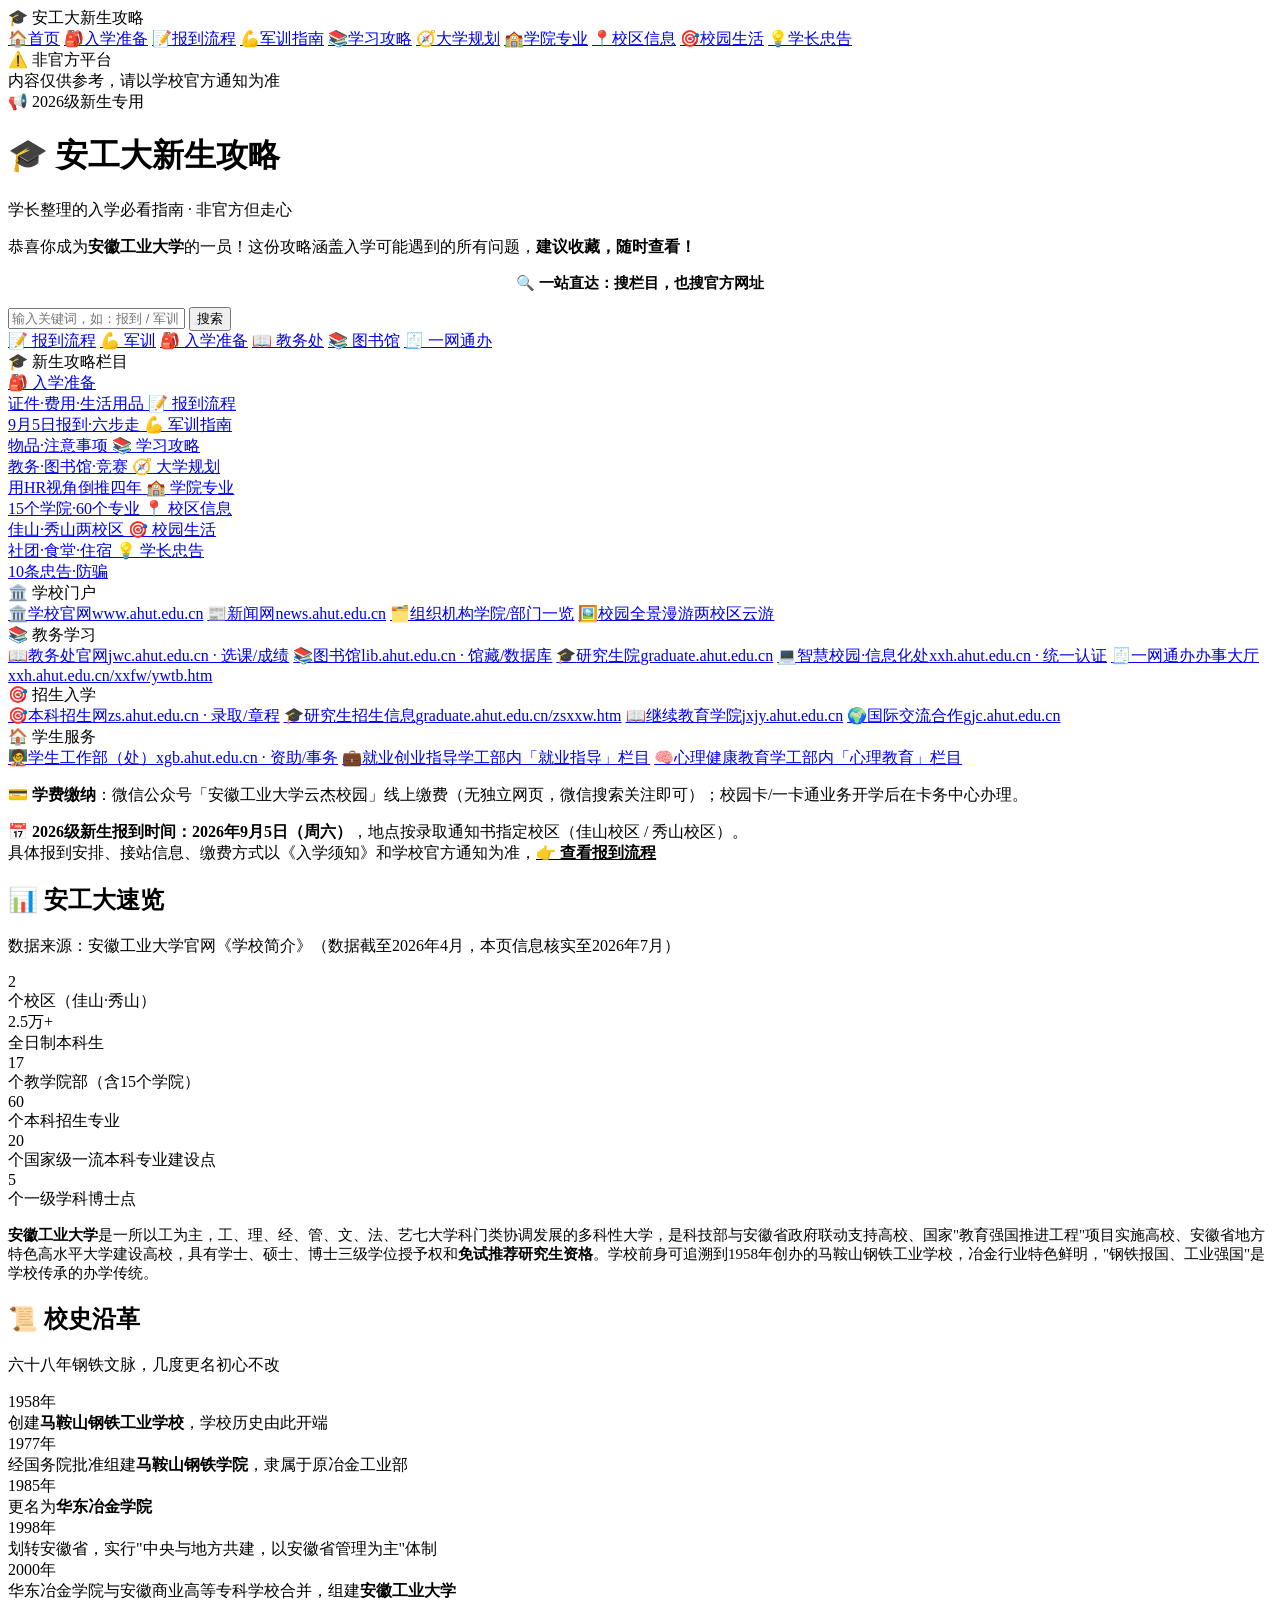
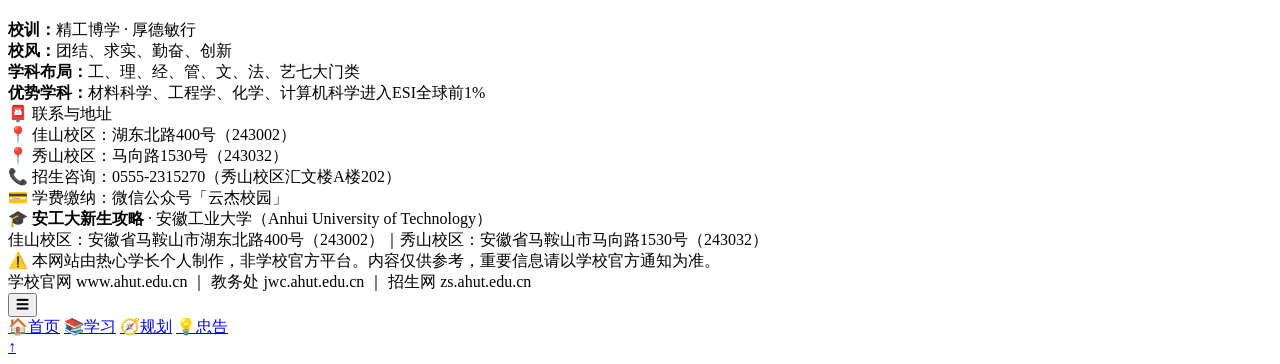
==== index.html @ 43bffddd "deploy index.html" ====
<!DOCTYPE html>
<html lang="zh-CN">
<head>
 <meta charset="UTF-8">
 <meta name="viewport" content="width=device-width, initial-scale=1.0">
 <title>🎓 安工大新生攻略 | 安徽工业大学入学必看指南</title>
 <meta name="description" content="安徽工业大学新生攻略 - 学长整理的入学必看指南，涵盖报到、军训、学习、规划、生活全攻略，内容基于学校官方公开信息，非官方但走心">
 <meta name="theme-color" content="#0f4c81">
 <link rel="stylesheet" href="css/style.css">
</head>
<body>

<!-- ================= 左侧目录 ================= -->
<nav class="sidebar-nav" id="sidebar-nav" aria-label="目录导航">
 <div class="sidebar-logo">
 <span class="logo-icon">🎓</span>
 <span class="logo-text">安工大新生攻略</span>
 </div>
 <a class='' href='index.html'><span class="nav-icon">🏠</span><span>首页</span></a>
 <a class='' href='prepare.html'><span class="nav-icon">🎒</span><span>入学准备</span></a>
 <a class='' href='report.html'><span class="nav-icon">📝</span><span>报到流程</span></a>
 <a class='' href='military.html'><span class="nav-icon">💪</span><span>军训指南</span></a>
 <a class='' href='study.html'><span class="nav-icon">📚</span><span>学习攻略</span></a>
 <a class='' href='plan.html'><span class="nav-icon">🧭</span><span>大学规划</span></a>
 <a class='' href='colleges.html'><span class="nav-icon">🏫</span><span>学院专业</span></a>
 <a class='' href='campus.html'><span class="nav-icon">📍</span><span>校区信息</span></a>
 <a class='' href='clubs.html'><span class="nav-icon">🎯</span><span>校园生活</span></a>
 <a class='' href='tips.html'><span class="nav-icon">💡</span><span>学长忠告</span></a>
 <div class="sidebar-foot">⚠️ 非官方平台<br>内容仅供参考，请以学校官方通知为准</div>
</nav>
<div class="sidebar-mask" id="sidebar-mask"></div>

<div class="main">

<!-- ================= Hero ================= -->
<header class="hero">
 <span class="badge">📢 2026级新生专用</span>
 <h1>🎓 安工大新生攻略</h1>
 <p class="sub">学长整理的入学必看指南 · 非官方但走心</p>
 <p class="tag">恭喜你成为<b>安徽工业大学</b>的一员！这份攻略涵盖入学可能遇到的所有问题，<b>建议收藏，随时查看！</b></p>
</header>

<div class="wrap">

 <!-- 站内搜索 -->
 <section class="block">
 <div style="text-align:center;font-size:15px;font-weight:700;color:var(--blue-dark);margin-bottom:14px;">🔍 一站直达：搜栏目，也搜官方网址</div>
 <div class="search-wrap">
 <div class="search-box">
 <input type="text" id="nav-search" placeholder="输入关键词，如：报到 / 军训 / 教务处 / 图书馆 / 一网通办…" autocomplete="off" aria-label="站内搜索">
 <button type="button" id="nav-search-btn">搜索</button>
 </div>
 <div class="search-results" id="nav-results"></div>
 </div>
 <div class="hot-tags">
 <a href="report.html">📝 报到流程</a>
 <a href="military.html">💪 军训</a>
 <a href="prepare.html">🎒 入学准备</a>
 <a href="https://jwc.ahut.edu.cn/" target="_blank" rel="noopener">📖 教务处</a>
 <a href="https://lib.ahut.edu.cn/" target="_blank" rel="noopener">📚 图书馆</a>
 <a href="https://xxh.ahut.edu.cn/xxfw/ywtb.htm" target="_blank" rel="noopener">🧾 一网通办</a>
 </div>
 </section>

 <!-- 新生攻略栏目 -->
 <section class="block">
 <div class="nav-section-title"><span class="bar"></span>🎓 新生攻略栏目</div>
 <div class="menu-grid">
 <a class='menu-item' href='prepare.html'>
 <span class="menu-icon">🎒</span>
 <span><span class="menu-label">入学准备</span><br><span class="menu-desc">证件·费用·生活用品</span></span>
 </a>
 <a class='menu-item' href='report.html'>
 <span class="menu-icon">📝</span>
 <span><span class="menu-label">报到流程</span><br><span class="menu-desc">9月5日报到·六步走</span></span>
 </a>
 <a class='menu-item' href='military.html'>
 <span class="menu-icon">💪</span>
 <span><span class="menu-label">军训指南</span><br><span class="menu-desc">物品·注意事项</span></span>
 </a>
 <a class='menu-item' href='study.html'>
 <span class="menu-icon">📚</span>
 <span><span class="menu-label">学习攻略</span><br><span class="menu-desc">教务·图书馆·竞赛</span></span>
 </a>
 <a class='menu-item' href='plan.html'>
 <span class="menu-icon">🧭</span>
 <span><span class="menu-label">大学规划</span><br><span class="menu-desc">用HR视角倒推四年</span></span>
 </a>
 <a class='menu-item' href='colleges.html'>
 <span class="menu-icon">🏫</span>
 <span><span class="menu-label">学院专业</span><br><span class="menu-desc">15个学院·60个专业</span></span>
 </a>
 <a class='menu-item' href='campus.html'>
 <span class="menu-icon">📍</span>
 <span><span class="menu-label">校区信息</span><br><span class="menu-desc">佳山·秀山两校区</span></span>
 </a>
 <a class='menu-item' href='clubs.html'>
 <span class="menu-icon">🎯</span>
 <span><span class="menu-label">校园生活</span><br><span class="menu-desc">社团·食堂·住宿</span></span>
 </a>
 <a class='menu-item' href='tips.html'>
 <span class="menu-icon">💡</span>
 <span><span class="menu-label">学长忠告</span><br><span class="menu-desc">10条忠告·防骗</span></span>
 </a>
 </div>
 </section>

 <!-- 官方网址导航 -->
 <section class="block">
 <div class="nav-section-title"><span class="bar"></span>🏛️ 学校门户</div>
 <div class="nav-grid">
 <a class="nav-site" href="https://www.ahut.edu.cn/" target="_blank" rel="noopener"><span class="ico">🏛️</span><span><span class="t">学校官网</span><span class="d">www.ahut.edu.cn</span></span></a>
 <a class="nav-site" href="https://news.ahut.edu.cn/" target="_blank" rel="noopener"><span class="ico">📰</span><span><span class="t">新闻网</span><span class="d">news.ahut.edu.cn</span></span></a>
 <a class="nav-site" href="https://www.ahut.edu.cn/zzjg.htm" target="_blank" rel="noopener"><span class="ico">🗂️</span><span><span class="t">组织机构</span><span class="d">学院/部门一览</span></span></a>
 <a class="nav-site" href="https://www.ahut.edu.cn/xxgk/xyqjmy.htm" target="_blank" rel="noopener"><span class="ico">🖼️</span><span><span class="t">校园全景漫游</span><span class="d">两校区云游</span></span></a>
 </div>
 </section>

 <section class="block">
 <div class="nav-section-title"><span class="bar"></span>📚 教务学习</div>
 <div class="nav-grid">
 <a class="nav-site" href="https://jwc.ahut.edu.cn/" target="_blank" rel="noopener"><span class="ico">📖</span><span><span class="t">教务处官网</span><span class="d">jwc.ahut.edu.cn · 选课/成绩</span></span></a>
 <a class="nav-site" href="https://lib.ahut.edu.cn/" target="_blank" rel="noopener"><span class="ico">📚</span><span><span class="t">图书馆</span><span class="d">lib.ahut.edu.cn · 馆藏/数据库</span></span></a>
 <a class="nav-site" href="https://graduate.ahut.edu.cn/" target="_blank" rel="noopener"><span class="ico">🎓</span><span><span class="t">研究生院</span><span class="d">graduate.ahut.edu.cn</span></span></a>
 <a class="nav-site" href="https://xxh.ahut.edu.cn/" target="_blank" rel="noopener"><span class="ico">💻</span><span><span class="t">智慧校园·信息化处</span><span class="d">xxh.ahut.edu.cn · 统一认证</span></span></a>
 <a class="nav-site" href="https://xxh.ahut.edu.cn/xxfw/ywtb.htm" target="_blank" rel="noopener"><span class="ico">🧾</span><span><span class="t">一网通办办事大厅</span><span class="d">xxh.ahut.edu.cn/xxfw/ywtb.htm</span></span></a>
 </div>
 </section>

 <section class="block">
 <div class="nav-section-title"><span class="bar"></span>🎯 招生入学</div>
 <div class="nav-grid">
 <a class="nav-site" href="https://zs.ahut.edu.cn/" target="_blank" rel="noopener"><span class="ico">🎯</span><span><span class="t">本科招生网</span><span class="d">zs.ahut.edu.cn · 录取/章程</span></span></a>
 <a class="nav-site" href="https://graduate.ahut.edu.cn/zsxxw.htm" target="_blank" rel="noopener"><span class="ico">🎓</span><span><span class="t">研究生招生信息</span><span class="d">graduate.ahut.edu.cn/zsxxw.htm</span></span></a>
 <a class="nav-site" href="https://jxjy.ahut.edu.cn/" target="_blank" rel="noopener"><span class="ico">📖</span><span><span class="t">继续教育学院</span><span class="d">jxjy.ahut.edu.cn</span></span></a>
 <a class="nav-site" href="https://gjc.ahut.edu.cn/" target="_blank" rel="noopener"><span class="ico">🌍</span><span><span class="t">国际交流合作</span><span class="d">gjc.ahut.edu.cn</span></span></a>
 </div>
 </section>

 <section class="block">
 <div class="nav-section-title"><span class="bar"></span>🏠 学生服务</div>
 <div class="nav-grid">
 <a class="nav-site" href="https://xgb.ahut.edu.cn/" target="_blank" rel="noopener"><span class="ico">🧑‍🏫</span><span><span class="t">学生工作部（处）</span><span class="d">xgb.ahut.edu.cn · 资助/事务</span></span></a>
 <a class="nav-site" href="https://xgb.ahut.edu.cn/" target="_blank" rel="noopener"><span class="ico">💼</span><span><span class="t">就业创业指导</span><span class="d">学工部内「就业指导」栏目</span></span></a>
 <a class="nav-site" href="https://xgb.ahut.edu.cn/" target="_blank" rel="noopener"><span class="ico">🧠</span><span><span class="t">心理健康教育</span><span class="d">学工部内「心理教育」栏目</span></span></a>
 </div>
 <p class="nav-note">💳 <b>学费缴纳</b>：微信公众号「安徽工业大学云杰校园」线上缴费（无独立网页，微信搜索关注即可）；校园卡/一卡通业务开学后在卡务中心办理。</p>
 </section>

 <!-- 报到提示 -->
 <section class="block">
 <div class="callout blue" style="margin:0;">
 📅 <b>2026级新生报到时间：2026年9月5日（周六）</b>，地点按录取通知书指定校区（佳山校区 / 秀山校区）。<br>
 具体报到安排、接站信息、缴费方式以《入学须知》和学校官方通知为准，<a href="report.html" style="color:var(--blue);font-weight:700;">👉 查看报到流程</a>
 </div>
 </section>

 <!-- 安工大速览 -->
 <section class="block" id="school">
 <h2>📊 安工大速览</h2>
 <p class="lead">数据来源：安徽工业大学官网《学校简介》（数据截至2026年4月，本页信息核实至2026年7月）</p>
 <div class="metrics">
 <div class="metric"><div class="num">2</div><div class="label">个校区（佳山·秀山）</div></div>
 <div class="metric"><div class="num">2.5万+</div><div class="label">全日制本科生</div></div>
 <div class="metric"><div class="num">17</div><div class="label">个教学院部（含15个学院）</div></div>
 <div class="metric"><div class="num">60</div><div class="label">个本科招生专业</div></div>
 <div class="metric"><div class="num">20</div><div class="label">个国家级一流本科专业建设点</div></div>
 <div class="metric"><div class="num">5</div><div class="label">个一级学科博士点</div></div>
 </div>
 <p style="margin-top:16px;font-size:15px;">
 <b>安徽工业大学</b>是一所以工为主，工、理、经、管、文、法、艺七大学科门类协调发展的多科性大学，是科技部与安徽省政府联动支持高校、国家"教育强国推进工程"项目实施高校、安徽省地方特色高水平大学建设高校，具有学士、硕士、博士三级学位授予权和<b>免试推荐研究生资格</b>。学校前身可追溯到1958年创办的马鞍山钢铁工业学校，冶金行业特色鲜明，"钢铁报国、工业强国"是学校传承的办学传统。
 </p>
 </section>

 <!-- 校史 -->
 <section class="block" id="history">
 <h2>📜 校史沿革</h2>
 <p class="lead">六十八年钢铁文脉，几度更名初心不改</p>
 <div class="timeline">
 <div class="tl-item"><div class="year">1958年</div><div class="txt">创建<b>马鞍山钢铁工业学校</b>，学校历史由此开端</div></div>
 <div class="tl-item"><div class="year">1977年</div><div class="txt">经国务院批准组建<b>马鞍山钢铁学院</b>，隶属于原冶金工业部</div></div>
 <div class="tl-item"><div class="year">1985年</div><div class="txt">更名为<b>华东冶金学院</b></div></div>
 <div class="tl-item"><div class="year">1998年</div><div class="txt">划转安徽省，实行"中央与地方共建，以安徽省管理为主"体制</div></div>
 <div class="tl-item"><div class="year">2000年</div><div class="txt">华东冶金学院与安徽商业高等专科学校合并，组建<b>安徽工业大学</b></div></div>
 </div>
 <div class="grid2" style="margin-top:18px;">
 <div class="item"><b>校训：</b>精工博学 · 厚德敏行</div>
 <div class="item"><b>校风：</b>团结、求实、勤奋、创新</div>
 <div class="item"><b>学科布局：</b>工、理、经、管、文、法、艺七大门类</div>
 <div class="item"><b>优势学科：</b>材料科学、工程学、化学、计算机科学进入ESI全球前1%</div>
 </div>
 </section>

 <!-- 联系与地址 -->
 <section class="block">
 <div class="nav-section-title"><span class="bar"></span>📮 联系与地址</div>
 <div class="school-info-banner">
 <div class="school-info-card">
 <span class="info-icon">📍</span>
 <span>佳山校区：<span class="info-highlight">湖东北路400号</span>（243002）</span>
 </div>
 <div class="school-info-card">
 <span class="info-icon">📍</span>
 <span>秀山校区：<span class="info-highlight">马向路1530号</span>（243032）</span>
 </div>
 <div class="school-info-card">
 <span class="info-icon">📞</span>
 <span>招生咨询：<span class="info-highlight">0555-2315270</span>（秀山校区汇文楼A楼202）</span>
 </div>
 <div class="school-info-card">
 <span class="info-icon">💳</span>
 <span>学费缴纳：<span class="info-highlight">微信公众号「云杰校园」</span></span>
 </div>
 </div>
 </section>

 <script>
 (function(){
 var SITES = [
 {k:'首页 攻略 入口', n:'新生攻略首页', d:'入口 · 速览 · 校史', u:'index.html', s:1},
 {k:'入学准备 证件 费用 用品 交通', n:'入学准备', d:'证件·费用·生活用品·交通', u:'prepare.html', s:1},
 {k:'报到 流程 入学 复查 防骗', n:'报到流程', d:'9月5日报到·六步走·防骗', u:'report.html', s:1},
 {k:'军训 物品 注意事项', n:'军训指南', d:'物品清单·注意事项', u:'military.html', s:1},
 {k:'学习 教务 绩点 图书馆 竞赛 选课', n:'学习攻略', d:'教务·绩点·竞赛·方法', u:'study.html', s:1},
 {k:'规划 考研 保研 就业 证书 时间线', n:'大学规划', d:'HR视角四年规划', u:'plan.html', s:1},
 {k:'学院 专业 名单 冶金', n:'学院专业', d:'15学院·60专业', u:'colleges.html', s:1},
 {k:'校区 佳山 秀山 地址 交通 宿舍', n:'校区信息', d:'两校区·交通·新宿舍', u:'campus.html', s:1},
 {k:'社团 食堂 住宿 生活', n:'校园生活', d:'社团·食堂·住宿·玩乐', u:'clubs.html', s:1},
 {k:'忠告 防骗 踩坑', n:'学长忠告', d:'TOP10忠告·防骗专项', u:'tips.html', s:1},
 {k:'官网 学校 主页 门户', n:'学校官网', d:'www.ahut.edu.cn', u:'https://www.ahut.edu.cn/', s:0},
 {k:'新闻 新闻网 校园新闻', n:'新闻网', d:'news.ahut.edu.cn', u:'https://news.ahut.edu.cn/', s:0},
 {k:'组织机构 学院 部门', n:'组织机构', d:'www.ahut.edu.cn/zzjg.htm', u:'https://www.ahut.edu.cn/zzjg.htm', s:0},
 {k:'全景 漫游 校园', n:'校园全景漫游', d:'两校区云游', u:'https://www.ahut.edu.cn/xxgk/xyqjmy.htm', s:0},
 {k:'教务处 选课 成绩 学籍 考试', n:'教务处官网', d:'jwc.ahut.edu.cn', u:'https://jwc.ahut.edu.cn/', s:0},
 {k:'图书馆 借书 文献 数据库', n:'图书馆', d:'lib.ahut.edu.cn', u:'https://lib.ahut.edu.cn/', s:0},
 {k:'研究生 考研 研招', n:'研究生院', d:'graduate.ahut.edu.cn', u:'https://graduate.ahut.edu.cn/', s:0},
 {k:'信息化 智慧校园 认证 一网通办', n:'信息化处（智慧校园）', d:'xxh.ahut.edu.cn', u:'https://xxh.ahut.edu.cn/', s:0},
 {k:'一网通办 办事 大厅', n:'一网通办办事大厅', d:'xxh.ahut.edu.cn/xxfw/ywtb.htm', u:'https://xxh.ahut.edu.cn/xxfw/ywtb.htm', s:0},
 {k:'招生 本科 录取 志愿 章程', n:'本科招生网', d:'zs.ahut.edu.cn', u:'https://zs.ahut.edu.cn/', s:0},
 {k:'研究生招生 博士 硕士', n:'研究生招生信息', d:'graduate.ahut.edu.cn/zsxxw.htm', u:'https://graduate.ahut.edu.cn/zsxxw.htm', s:0},
 {k:'继续教育 成人 自考', n:'继续教育学院', d:'jxjy.ahut.edu.cn', u:'https://jxjy.ahut.edu.cn/', s:0},
 {k:'国际 交流 留学 合作', n:'国际交流合作', d:'gjc.ahut.edu.cn', u:'https://gjc.ahut.edu.cn/', s:0},
 {k:'学工 学生工作 资助 辅导员', n:'学生工作部（处）', d:'xgb.ahut.edu.cn', u:'https://xgb.ahut.edu.cn/', s:0},
 {k:'就业 创业 指导 招聘', n:'就业创业指导', d:'学工部「就业指导」栏目', u:'https://xgb.ahut.edu.cn/', s:0},
 {k:'心理 心理健康 咨询', n:'心理健康教育', d:'学工部「心理教育」栏目', u:'https://xgb.ahut.edu.cn/', s:0},
 {k:'缴费 学费 云杰校园', n:'学费缴纳说明', d:'微信公众号「云杰校园」', u:'report.html', s:1}
 ];
 var input = document.getElementById('nav-search');
 var box = document.getElementById('nav-results');
 var btn = document.getElementById('nav-search-btn');
 function esc(s){ return s.replace(/&/g,'&amp;').replace(/</g,'&lt;'); }
 function render(q) {
 q = (q||'').trim().toLowerCase();
 if (!q) { box.classList.remove('show'); box.innerHTML=''; return; }
 var hits = [];
 for (var i=0;i<SITES.length;i++) {
 if (SITES[i].k.toLowerCase().indexOf(q) >= 0 || SITES[i].n.toLowerCase().indexOf(q) >= 0) hits.push(SITES[i]);
 if (hits.length >= 10) break;
 }
 if (!hits.length) {
 box.innerHTML = '<div style="padding:14px 16px;color:var(--muted);font-size:13px;">没有匹配结果，试试「报到」「军训」「教务处」</div>';
 } else {
 box.innerHTML = hits.map(function(s){
 return '<a href="'+s.u+'"'+(s.s?'':' target="_blank" rel="noopener"')+'>'+
 '<span class="sr-ico">'+(s.s?'📄':'🌐')+'</span>'+
 '<span><span class="sr-name">'+esc(s.n)+'</span><br><span class="sr-desc">'+esc(s.d)+'</span></span>'+
 '<span class="sr-tag '+(s.s?'in':'out')+'">'+(s.s?'站内':'外链')+'</span></a>';
 }).join('');
 }
 box.classList.add('show');
 }
 function goFirst(){ var a = box.querySelector('a'); if (a) a.click(); }
 input.addEventListener('input', function(){ render(input.value); });
 input.addEventListener('keydown', function(e){ if (e.key === 'Enter'){ e.preventDefault(); goFirst(); } });
 btn.addEventListener('click', function(){ render(input.value); goFirst(); });
 document.addEventListener('click', function(e){ if (!e.target.closest('.search-wrap')) box.classList.remove('show'); });
 })();
 </script>

</div>

<!-- ================= 页脚 ================= -->
<footer>
 <div><b>🎓 安工大新生攻略</b> · 安徽工业大学（Anhui University of Technology）</div>
 <div>佳山校区：安徽省马鞍山市湖东北路400号（243002）｜秀山校区：安徽省马鞍山市马向路1530号（243032）</div>
 <div class="warn">⚠️ 本网站由热心学长个人制作，非学校官方平台。内容仅供参考，重要信息请以学校官方通知为准。</div>
 <div>学校官网 www.ahut.edu.cn ｜ 教务处 jwc.ahut.edu.cn ｜ 招生网 zs.ahut.edu.cn</div>
</footer>

</div><!-- /.main -->

<!-- 移动端汉堡按钮 + 底部快捷导航 -->
<button class="menu-btn" id="menu-btn" aria-label="打开目录">☰</button>
<nav class="bottom-nav" aria-label="底部快捷导航">
 <a class='' href='index.html'><span class="nav-icon">🏠</span><span>首页</span></a>
 <a class='' href='study.html'><span class="nav-icon">📚</span><span>学习</span></a>
 <a class='' href='plan.html'><span class="nav-icon">🧭</span><span>规划</span></a>
 <a class='' href='tips.html'><span class="nav-icon">💡</span><span>忠告</span></a>
</nav>

<a class="totop" href="#" aria-label="回到顶部">↑</a>

<script>
(function(){
 var nav = document.getElementById('sidebar-nav');
 var mask = document.getElementById('sidebar-mask');
 var btn = document.getElementById('menu-btn');
 function closeSide(){ nav.classList.remove('open'); mask.classList.remove('show'); }
 if (btn) btn.addEventListener('click', function(){
 nav.classList.toggle('open');
 mask.classList.toggle('show');
 });
 if (mask) mask.addEventListener('click', closeSide);
 nav.querySelectorAll('a').forEach(function(a){
 a.addEventListener('click', function(){ if (window.innerWidth <= 900) closeSide(); });
 });
})();
</script>

</body>
</html>
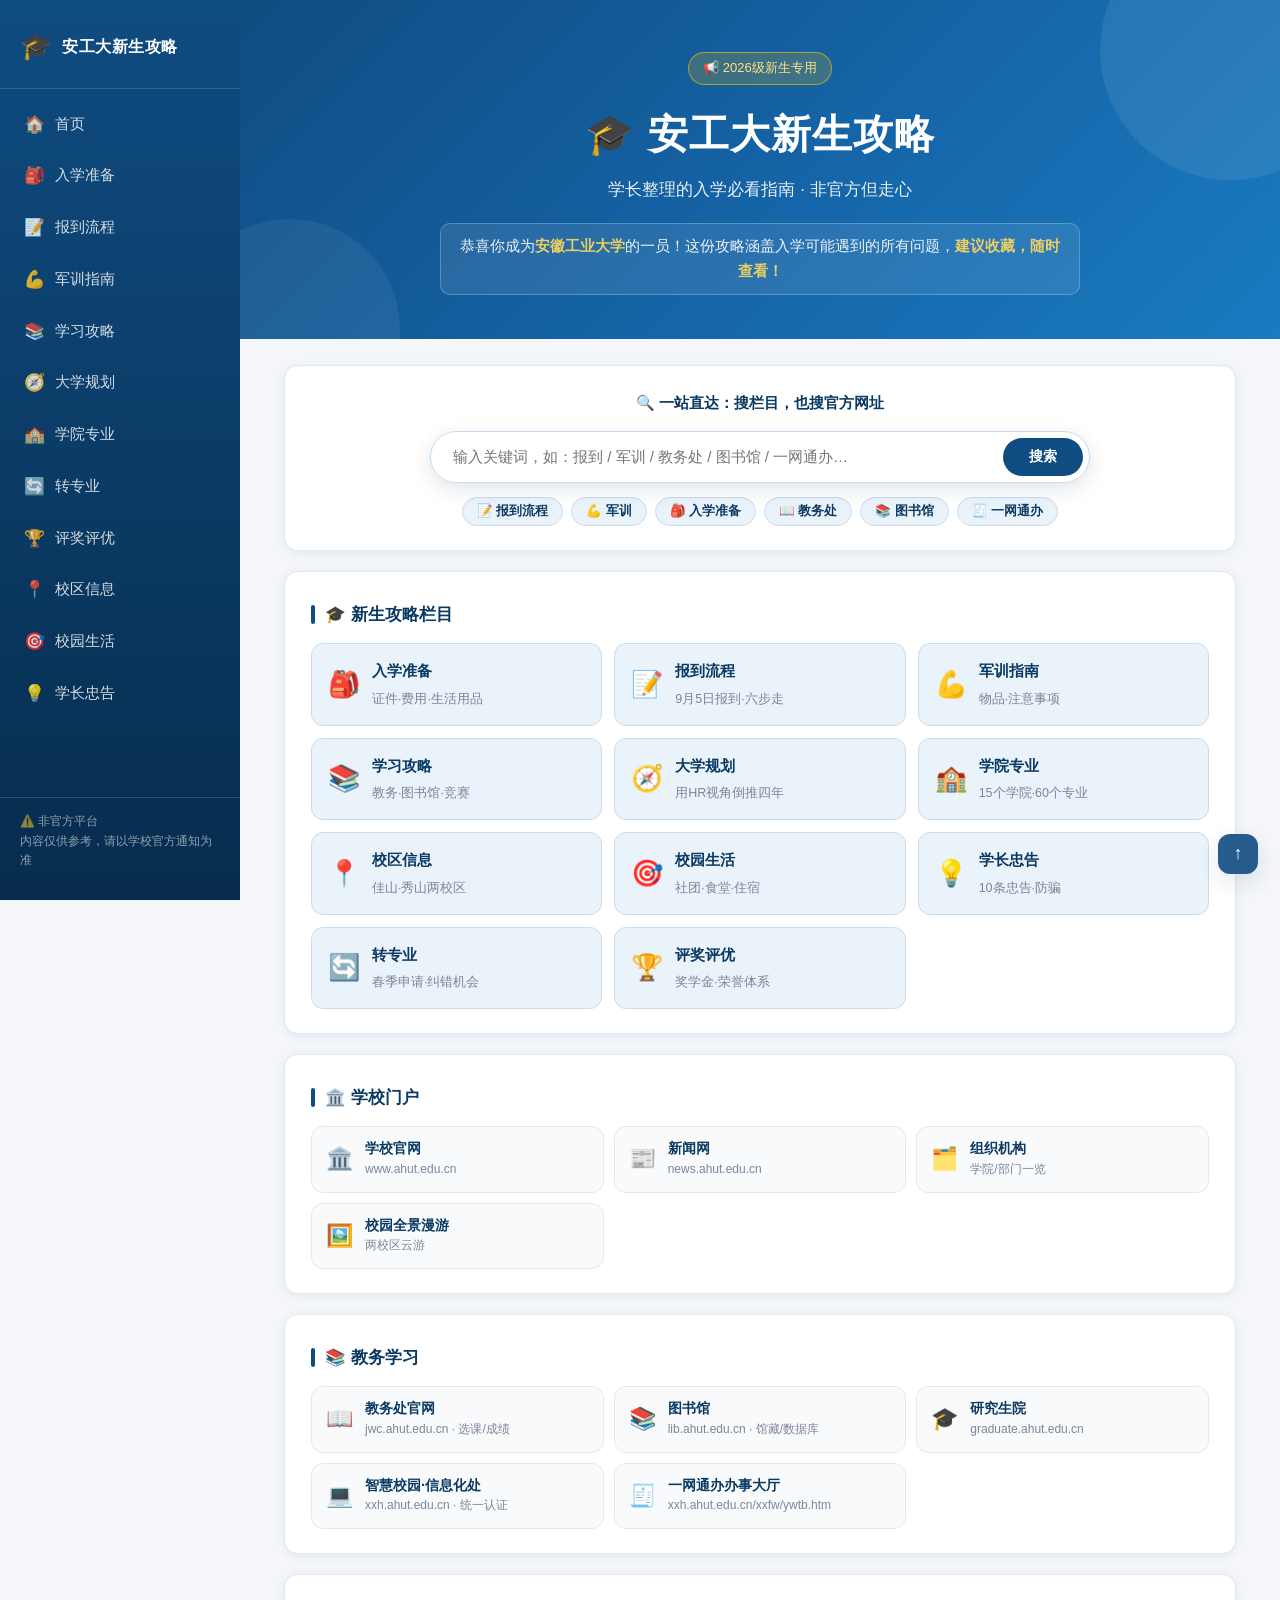
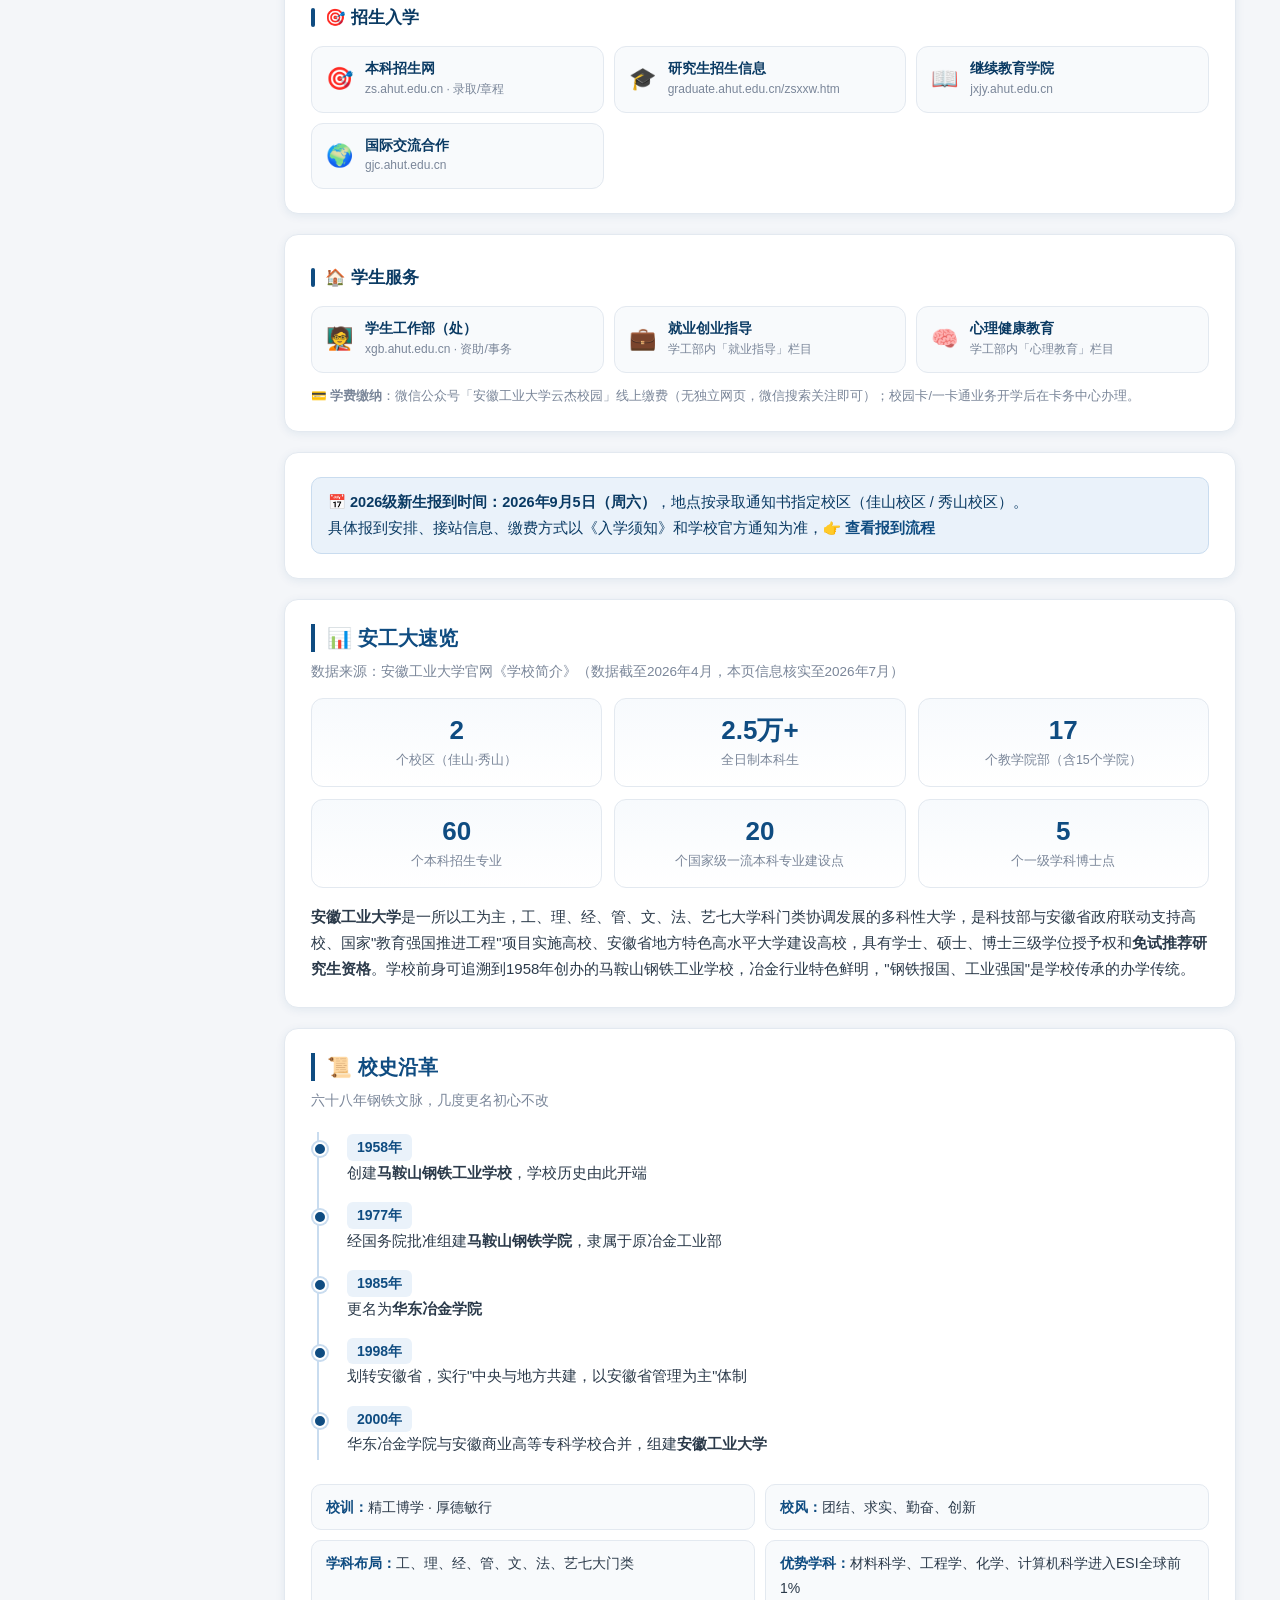
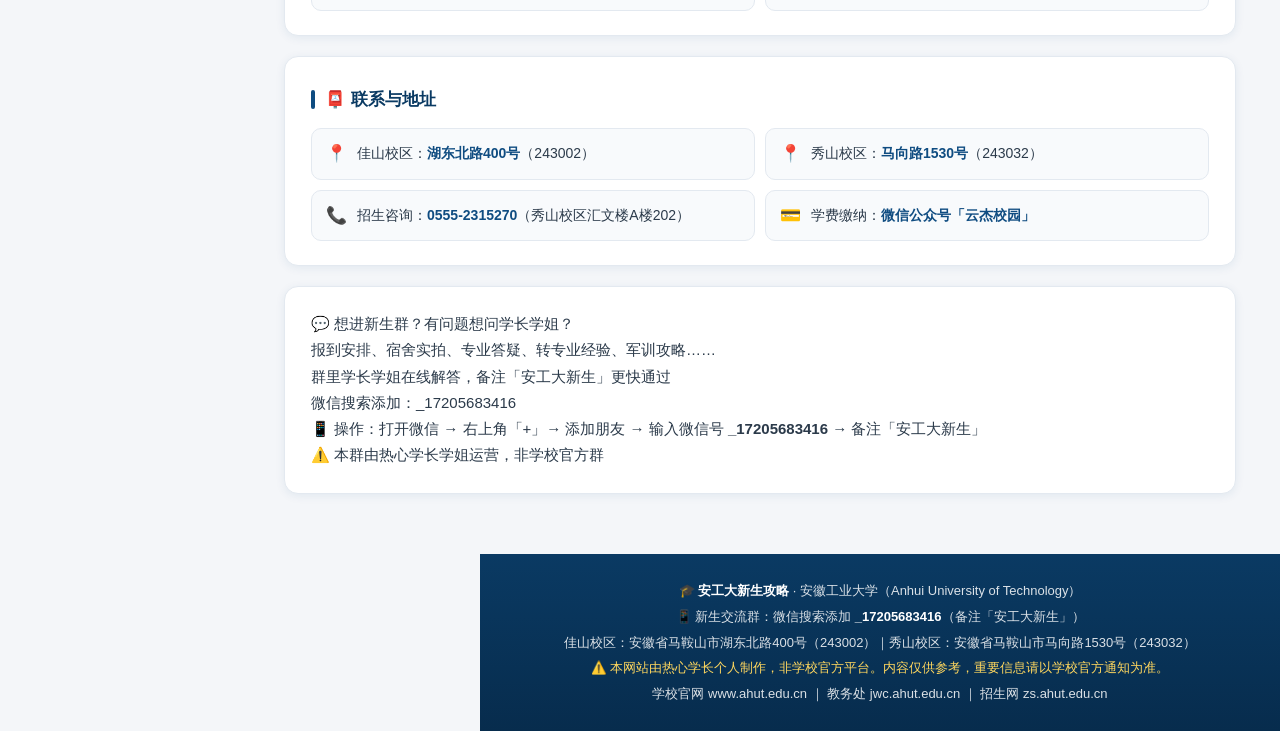
==== commit 53f71b52: "deploy index.html" ====
--- a/index.html
+++ b/index.html
@@ -23,6 +23,8 @@
  <a class='' href='study.html'><span class="nav-icon">📚</span><span>学习攻略</span></a>
  <a class='' href='plan.html'><span class="nav-icon">🧭</span><span>大学规划</span></a>
  <a class='' href='colleges.html'><span class="nav-icon">🏫</span><span>学院专业</span></a>
+ <a class='' href='transfer.html'><span class="nav-icon">🔄</span><span>转专业</span></a>
+ <a class='' href='awards.html'><span class="nav-icon">🏆</span><span>评奖评优</span></a>
  <a class='' href='campus.html'><span class="nav-icon">📍</span><span>校区信息</span></a>
  <a class='' href='clubs.html'><span class="nav-icon">🎯</span><span>校园生活</span></a>
  <a class='' href='tips.html'><span class="nav-icon">💡</span><span>学长忠告</span></a>
@@ -101,6 +103,14 @@
  <a class='menu-item' href='tips.html'>
  <span class="menu-icon">💡</span>
  <span><span class="menu-label">学长忠告</span><br><span class="menu-desc">10条忠告·防骗</span></span>
+ </a>
+ <a class='menu-item' href='transfer.html'>
+ <span class="menu-icon">🔄</span>
+ <span><span class="menu-label">转专业</span><br><span class="menu-desc">春季申请·纠错机会</span></span>
+ </a>
+ <a class='menu-item' href='awards.html'>
+ <span class="menu-icon">🏆</span>
+ <span><span class="menu-label">评奖评优</span><br><span class="menu-desc">奖学金·荣誉体系</span></span>
  </a>
  </div>
  </section>
@@ -211,6 +221,15 @@
  <span class="info-icon">💳</span>
  <span>学费缴纳：<span class="info-highlight">微信公众号「云杰校园」</span></span>
  </div>
+ </div>
+ </section>
+
+ <section class="block">
+ <div class="contact-card">
+ <div class="cc-title">💬 想进新生群？有问题想问学长学姐？</div>
+ <div class="cc-sub">报到安排、宿舍实拍、专业答疑、转专业经验、军训攻略……<br>群里学长学姐在线解答，备注「安工大新生」更快通过</div>
+ <span class="cc-wx">微信搜索添加：_17205683416</span>
+ <div class="cc-note">📱 操作：打开微信 → 右上角「+」→ 添加朋友 → 输入微信号 <b>_17205683416</b> → 备注「安工大新生」<br>⚠️ 本群由热心学长学姐运营，非学校官方群</div>
  </div>
  </section>
 
@@ -227,6 +246,8 @@
  {k:'校区 佳山 秀山 地址 交通 宿舍', n:'校区信息', d:'两校区·交通·新宿舍', u:'campus.html', s:1},
  {k:'社团 食堂 住宿 生活', n:'校园生活', d:'社团·食堂·住宿·玩乐', u:'clubs.html', s:1},
  {k:'忠告 防骗 踩坑', n:'学长忠告', d:'TOP10忠告·防骗专项', u:'tips.html', s:1},
+ {k:'转专业 换专业 纠错', n:'转专业', d:'流程·条件·时间线', u:'transfer.html', s:1},
+ {k:'评奖 评优 奖学金 三好 国奖', n:'评奖评优', d:'奖学金·荣誉称号', u:'awards.html', s:1},
  {k:'官网 学校 主页 门户', n:'学校官网', d:'www.ahut.edu.cn', u:'https://www.ahut.edu.cn/', s:0},
  {k:'新闻 新闻网 校园新闻', n:'新闻网', d:'news.ahut.edu.cn', u:'https://news.ahut.edu.cn/', s:0},
  {k:'组织机构 学院 部门', n:'组织机构', d:'www.ahut.edu.cn/zzjg.htm', u:'https://www.ahut.edu.cn/zzjg.htm', s:0},
@@ -282,6 +303,7 @@
 <!-- ================= 页脚 ================= -->
 <footer>
  <div><b>🎓 安工大新生攻略</b> · 安徽工业大学（Anhui University of Technology）</div>
+ <div>📱 新生交流群：微信搜索添加 <b>_17205683416</b>（备注「安工大新生」）</div>
  <div>佳山校区：安徽省马鞍山市湖东北路400号（243002）｜秀山校区：安徽省马鞍山市马向路1530号（243032）</div>
  <div class="warn">⚠️ 本网站由热心学长个人制作，非学校官方平台。内容仅供参考，重要信息请以学校官方通知为准。</div>
  <div>学校官网 www.ahut.edu.cn ｜ 教务处 jwc.ahut.edu.cn ｜ 招生网 zs.ahut.edu.cn</div>
--- a/css/style.css
+++ b/css/style.css
@@ -0,0 +1,612 @@
+/* ==========================================================
+   安工大新生攻略 · 全局样式
+   主题色 #0f4c81（安工大蓝）
+   ========================================================== */
+:root {
+  --blue: #0f4c81;
+  --blue-dark: #0a3a63;
+  --blue-deep: #072c4d;
+  --blue-light: #eaf2fa;
+  --blue-border: #c9dcef;
+  --bg: #f4f6f9;
+  --card: #ffffff;
+  --text: #2b3a4a;
+  --muted: #7a8699;
+  --border: #e3e9f0;
+  --warn: #b3541e;
+  --warn-bg: #fdf3ec;
+  --green: #1e7d4f;
+  --green-bg: #eef8f2;
+  --shadow: 0 2px 10px rgba(15, 76, 129, 0.08);
+  --shadow-lg: 0 8px 24px rgba(15, 76, 129, 0.14);
+  --radius: 14px;
+}
+
+* { margin: 0; padding: 0; box-sizing: border-box; }
+
+html { scroll-behavior: smooth; }
+
+body {
+  font-family: -apple-system, BlinkMacSystemFont, "Segoe UI",
+    "PingFang SC", "Hiragino Sans GB", "Microsoft YaHei", sans-serif;
+  background: var(--bg);
+  color: var(--text);
+  line-height: 1.75;
+  font-size: 15px;
+}
+
+a { text-decoration: none; color: inherit; }
+ul, ol { padding-left: 22px; }
+li { margin: 6px 0; }
+
+/* ---------------- 左侧目录 ---------------- */
+.sidebar-nav {
+  position: fixed;
+  top: 0; left: 0; bottom: 0;
+  width: 240px;
+  background: linear-gradient(180deg, var(--blue) 0%, var(--blue-deep) 100%);
+  color: #fff;
+  padding: 20px 0 16px;
+  overflow-y: auto;
+  z-index: 60;
+  display: flex;
+  flex-direction: column;
+}
+.sidebar-logo {
+  display: flex; align-items: center; gap: 10px;
+  padding: 4px 20px 18px;
+  border-bottom: 1px solid rgba(255, 255, 255, 0.15);
+  margin-bottom: 10px;
+}
+.logo-icon { font-size: 26px; }
+.logo-text { font-size: 16px; font-weight: 700; letter-spacing: 0.5px; }
+.sidebar-nav a {
+  display: flex; align-items: center; gap: 10px;
+  padding: 11px 20px;
+  color: rgba(255, 255, 255, 0.82);
+  font-size: 14.5px;
+  border-left: 3px solid transparent;
+  transition: background 0.2s, color 0.2s;
+}
+.sidebar-nav a:hover { background: rgba(255, 255, 255, 0.08); color: #fff; }
+.sidebar-nav a.active {
+  background: rgba(255, 255, 255, 0.14);
+  color: #fff;
+  border-left-color: #ffc107;
+  font-weight: 600;
+}
+.nav-icon { font-size: 17px; width: 22px; text-align: center; }
+.sidebar-foot {
+  margin-top: auto;
+  padding: 14px 20px;
+  font-size: 12px;
+  line-height: 1.6;
+  color: rgba(255, 255, 255, 0.55);
+  border-top: 1px solid rgba(255, 255, 255, 0.15);
+}
+.sidebar-mask {
+  position: fixed; inset: 0;
+  background: rgba(7, 28, 45, 0.55);
+  z-index: 55;
+  display: none;
+}
+.sidebar-mask.show { display: block; }
+
+/* ---------------- 主区域 ---------------- */
+.main { margin-left: 240px; min-height: 100vh; display: flex; flex-direction: column; }
+
+/* Hero */
+.hero {
+  background: linear-gradient(135deg, var(--blue) 0%, #1565a8 55%, #1a7bc0 100%);
+  color: #fff;
+  padding: 52px 32px 44px;
+  text-align: center;
+  position: relative;
+  overflow: hidden;
+}
+.hero::after {
+  content: "";
+  position: absolute; right: -80px; top: -80px;
+  width: 260px; height: 260px;
+  border-radius: 50%;
+  background: rgba(255, 255, 255, 0.08);
+}
+.hero::before {
+  content: "";
+  position: absolute; left: -60px; bottom: -100px;
+  width: 220px; height: 220px;
+  border-radius: 50%;
+  background: rgba(255, 255, 255, 0.06);
+}
+.badge {
+  display: inline-block;
+  background: rgba(255, 193, 7, 0.18);
+  border: 1px solid rgba(255, 193, 7, 0.6);
+  color: #ffe08a;
+  font-size: 13px;
+  padding: 4px 14px;
+  border-radius: 999px;
+  margin-bottom: 14px;
+}
+.hero h1 { font-size: 40px; font-weight: 800; letter-spacing: 1px; position: relative; z-index: 1; }
+.hero .sub { font-size: 17px; margin-top: 6px; opacity: 0.9; position: relative; z-index: 1; }
+.hero .tag {
+  max-width: 640px;
+  margin: 18px auto 0;
+  font-size: 14.5px;
+  opacity: 0.92;
+  background: rgba(255, 255, 255, 0.1);
+  border: 1px solid rgba(255, 255, 255, 0.25);
+  border-radius: 10px;
+  padding: 10px 16px;
+  position: relative; z-index: 1;
+}
+.hero .tag b { color: #ffd75e; }
+
+/* 内容容器 */
+.wrap {
+  max-width: 1000px;
+  margin: 0 auto;
+  padding: 26px 24px 40px;
+  width: 100%;
+  flex: 1;
+}
+
+/* 卡片块 */
+.block {
+  background: var(--card);
+  border: 1px solid var(--border);
+  border-radius: var(--radius);
+  box-shadow: var(--shadow);
+  padding: 24px 26px;
+  margin-bottom: 20px;
+}
+.block h2 {
+  font-size: 20px;
+  color: var(--blue);
+  margin-bottom: 8px;
+  padding-left: 12px;
+  border-left: 4px solid var(--blue);
+  line-height: 1.4;
+}
+.block h3 { font-size: 16.5px; color: var(--blue); margin: 18px 0 8px; }
+.section-title {
+  font-size: 17px;
+  font-weight: 700;
+  color: var(--blue);
+  padding-bottom: 10px;
+  margin-bottom: 14px;
+  border-bottom: 1px dashed var(--border);
+}
+.lead { color: var(--muted); font-size: 13.5px; margin-bottom: 14px; }
+
+/* 高亮提示条 */
+.callout {
+  border-radius: 10px;
+  padding: 12px 16px;
+  margin: 14px 0;
+  font-size: 14.5px;
+}
+.callout.blue { background: var(--blue-light); border: 1px solid var(--blue-border); color: var(--blue-dark); }
+.callout.green { background: var(--green-bg); border: 1px solid #cfe9dc; color: var(--green); }
+.callout.warn { background: var(--warn-bg); border: 1px solid #f2d9c6; color: var(--warn); }
+.callout b { color: inherit; }
+
+/* 快速导航网格 */
+.menu-grid {
+  display: grid;
+  grid-template-columns: repeat(3, 1fr);
+  gap: 12px;
+}
+.menu-item {
+  display: flex; align-items: center; gap: 12px;
+  background: var(--blue-light);
+  border: 1px solid var(--blue-border);
+  border-radius: 12px;
+  padding: 14px 16px;
+  transition: transform 0.15s, box-shadow 0.15s, background 0.15s;
+}
+.menu-item:hover {
+  transform: translateY(-3px);
+  box-shadow: var(--shadow-lg);
+  background: #fff;
+}
+.menu-icon { font-size: 26px; }
+.menu-label { font-weight: 700; color: var(--blue-dark); font-size: 15px; }
+.menu-desc { color: var(--muted); font-size: 12.5px; line-height: 1.5; }
+
+/* 指标块 */
+.metrics {
+  display: grid;
+  grid-template-columns: repeat(3, 1fr);
+  gap: 12px;
+  margin-top: 6px;
+}
+.metric {
+  text-align: center;
+  background: linear-gradient(180deg, #f7fafd 0%, #fff 100%);
+  border: 1px solid var(--border);
+  border-radius: 12px;
+  padding: 16px 10px 14px;
+}
+.metric .num {
+  font-size: 26px;
+  font-weight: 800;
+  color: var(--blue);
+  line-height: 1.2;
+}
+.metric .label { font-size: 12.5px; color: var(--muted); margin-top: 4px; }
+
+/* 时间线 */
+.timeline { position: relative; padding-left: 22px; }
+.timeline::before {
+  content: "";
+  position: absolute; left: 6px; top: 6px; bottom: 6px;
+  width: 2px;
+  background: var(--blue-border);
+}
+.tl-item { position: relative; padding: 8px 0 8px 14px; }
+.tl-item::before {
+  content: "";
+  position: absolute; left: -20px; top: 16px;
+  width: 10px; height: 10px;
+  border-radius: 50%;
+  background: var(--blue);
+  border: 2px solid #fff;
+  box-shadow: 0 0 0 2px var(--blue-border);
+}
+.tl-item .year {
+  display: inline-block;
+  font-weight: 800;
+  color: var(--blue);
+  background: var(--blue-light);
+  border-radius: 6px;
+  padding: 1px 10px;
+  font-size: 14px;
+  margin-right: 8px;
+}
+.tl-item .txt { font-size: 14.5px; }
+
+/* 双列信息 */
+.grid2 { display: grid; grid-template-columns: 1fr 1fr; gap: 10px; }
+.grid2 .item {
+  background: #f8fafc;
+  border: 1px solid var(--border);
+  border-radius: 10px;
+  padding: 10px 14px;
+  font-size: 14px;
+}
+.grid2 .item b { color: var(--blue); }
+
+/* 学校信息卡 */
+.school-info-banner { display: grid; grid-template-columns: 1fr 1fr; gap: 10px; }
+.school-info-card {
+  display: flex; align-items: flex-start; gap: 10px;
+  background: #f8fafc;
+  border: 1px solid var(--border);
+  border-radius: 10px;
+  padding: 12px 14px;
+  font-size: 14px;
+}
+.info-icon { font-size: 17px; line-height: 1.5; }
+.info-highlight { font-weight: 700; color: var(--blue); }
+
+/* 外链卡片 */
+.links { display: grid; grid-template-columns: 1fr 1fr; gap: 12px; }
+.link-card {
+  display: flex; align-items: center; gap: 12px;
+  border: 1px solid var(--border);
+  border-radius: 12px;
+  padding: 14px 16px;
+  background: #fff;
+  transition: border-color 0.15s, box-shadow 0.15s, transform 0.15s;
+}
+.link-card:hover {
+  border-color: var(--blue);
+  box-shadow: var(--shadow-lg);
+  transform: translateY(-2px);
+}
+.link-card .ico { font-size: 24px; }
+.link-card .t { font-weight: 700; color: var(--blue-dark); font-size: 14.5px; }
+.link-card .d { color: var(--muted); font-size: 12.5px; }
+
+/* 列表样式（栏目页通用） */
+.list-check li { list-style: none; position: relative; padding-left: 26px; }
+.list-check li::before {
+  content: "✔";
+  position: absolute; left: 0; top: 0;
+  color: var(--green);
+  font-weight: 800;
+}
+.list-num { counter-reset: step; }
+.list-num li { list-style: none; counter-increment: step; position: relative; padding-left: 34px; }
+.list-num li::before {
+  content: counter(step);
+  position: absolute; left: 0; top: 2px;
+  width: 22px; height: 22px;
+  border-radius: 50%;
+  background: var(--blue);
+  color: #fff;
+  font-size: 12.5px;
+  font-weight: 700;
+  display: flex; align-items: center; justify-content: center;
+}
+
+/* 数据表格 */
+.rich-table { width: 100%; border-collapse: collapse; font-size: 14px; }
+.rich-table th, .rich-table td { padding: 8px 10px; border: 1px solid var(--border); text-align: left; }
+.rich-table th { background: var(--blue-light); color: var(--blue-dark); font-weight: 700; }
+.rich-table tr:nth-child(even) td { background: #f8fafc; }
+
+/* 选项卡式小标签 */
+.pills { display: flex; flex-wrap: wrap; gap: 8px; margin: 10px 0; }
+.pill {
+  background: var(--blue-light);
+  border: 1px solid var(--blue-border);
+  color: var(--blue-dark);
+  border-radius: 999px;
+  padding: 3px 14px;
+  font-size: 13px;
+  font-weight: 600;
+}
+.pill.warn { background: var(--warn-bg); border-color: #f2d9c6; color: var(--warn); }
+.pill.green { background: var(--green-bg); border-color: #cfe9dc; color: var(--green); }
+
+/* 学长忠告卡 */
+.tip-card {
+  display: flex; gap: 14px;
+  border: 1px solid var(--border);
+  border-left: 4px solid var(--blue);
+  border-radius: 10px;
+  padding: 14px 16px;
+  margin-bottom: 12px;
+  background: #fff;
+}
+.tip-card .tip-no {
+  flex: none;
+  width: 30px; height: 30px;
+  border-radius: 50%;
+  background: var(--blue);
+  color: #fff;
+  font-weight: 800;
+  display: flex; align-items: center; justify-content: center;
+  font-size: 14px;
+}
+.tip-card .tip-body b { color: var(--blue-dark); }
+.tip-card .tip-body p { font-size: 14px; color: var(--text); margin-top: 2px; }
+
+/* 页脚 */
+footer {
+  background: linear-gradient(180deg, var(--blue-dark) 0%, var(--blue-deep) 100%);
+  color: rgba(255, 255, 255, 0.85);
+  font-size: 13px;
+  text-align: center;
+  padding: 24px 20px;
+  line-height: 2;
+  margin-left: 240px;
+}
+footer b { color: #fff; }
+footer .warn { color: #ffd75e; font-size: 12.5px; }
+
+/* 移动端按钮与底部导航 */
+.menu-btn {
+  display: none;
+  position: fixed;
+  top: 14px; left: 14px;
+  z-index: 70;
+  width: 42px; height: 42px;
+  border-radius: 12px;
+  border: none;
+  background: var(--blue);
+  color: #fff;
+  font-size: 20px;
+  cursor: pointer;
+  box-shadow: var(--shadow-lg);
+}
+.bottom-nav {
+  display: none;
+  position: fixed;
+  left: 0; right: 0; bottom: 0;
+  z-index: 50;
+  background: #fff;
+  border-top: 1px solid var(--border);
+  box-shadow: 0 -4px 16px rgba(15, 76, 129, 0.1);
+  padding: 6px 8px calc(6px + env(safe-area-inset-bottom));
+  justify-content: space-around;
+}
+.bottom-nav a {
+  display: flex; flex-direction: column; align-items: center;
+  gap: 2px;
+  font-size: 11px;
+  color: var(--muted);
+  padding: 4px 8px;
+  border-radius: 10px;
+}
+.bottom-nav a .nav-icon { font-size: 20px; width: auto; }
+.bottom-nav a.active { color: var(--blue); font-weight: 700; background: var(--blue-light); }
+
+/* 回到顶部 */
+.totop {
+  position: fixed;
+  right: 22px; bottom: 26px;
+  z-index: 50;
+  width: 40px; height: 40px;
+  border-radius: 12px;
+  background: var(--blue);
+  color: #fff;
+  font-size: 18px;
+  display: flex; align-items: center; justify-content: center;
+  box-shadow: var(--shadow-lg);
+  opacity: 0.9;
+  transition: opacity 0.2s;
+}
+.totop:hover { opacity: 1; }
+
+/* ---------------- 响应式 ---------------- */
+@media (max-width: 900px) {
+  .sidebar-nav {
+    transform: translateX(-100%);
+    transition: transform 0.25s ease;
+  }
+  .sidebar-nav.open { transform: translateX(0); }
+  .main { margin-left: 0; }
+  footer { margin-left: 0; }
+  .menu-btn { display: flex; align-items: center; justify-content: center; }
+  .bottom-nav { display: flex; }
+  .hero { padding: 44px 18px 36px; }
+  .hero h1 { font-size: 30px; }
+  .menu-grid { grid-template-columns: repeat(2, 1fr); }
+  .metrics { grid-template-columns: repeat(2, 1fr); }
+  .links, .school-info-banner { grid-template-columns: 1fr; }
+  .grid2 { grid-template-columns: 1fr; }
+}
+
+@media (max-width: 520px) {
+  .menu-grid { grid-template-columns: 1fr; }
+  .metrics { grid-template-columns: 1fr 1fr; }
+  .block { padding: 18px 16px; }
+  .wrap { padding: 16px 14px 76px; }
+  .totop { right: 14px; bottom: 78px; }
+}
+
+/* ================= 网址导航组件 ================= */
+.search-wrap {
+  max-width: 660px;
+  margin: 0 auto 4px;
+  position: relative;
+  z-index: 20;
+}
+.search-box {
+  display: flex;
+  align-items: center;
+  background: #fff;
+  border: 1px solid var(--blue-border);
+  border-radius: 999px;
+  padding: 6px 6px 6px 22px;
+  box-shadow: 0 6px 20px rgba(7, 44, 77, 0.12);
+  transition: box-shadow 0.2s, border-color 0.2s;
+}
+.search-box:focus-within { border-color: var(--blue); box-shadow: 0 6px 24px rgba(15, 76, 129, 0.22); }
+.search-box input {
+  flex: 1;
+  border: none;
+  outline: none;
+  font-size: 15px;
+  color: var(--text);
+  background: transparent;
+  min-width: 0;
+}
+.search-box button {
+  border: none;
+  background: var(--blue);
+  color: #fff;
+  font-size: 14px;
+  font-weight: 600;
+  padding: 10px 26px;
+  border-radius: 999px;
+  cursor: pointer;
+  flex: none;
+  transition: background 0.15s;
+}
+.search-box button:hover { background: var(--blue-dark); }
+.search-results {
+  position: absolute;
+  left: 0; right: 0; top: calc(100% + 8px);
+  background: #fff;
+  border: 1px solid var(--border);
+  border-radius: 14px;
+  box-shadow: var(--shadow-lg);
+  max-height: 330px;
+  overflow: auto;
+  display: none;
+}
+.search-results.show { display: block; }
+.search-results a {
+  display: flex;
+  align-items: center;
+  gap: 12px;
+  padding: 11px 16px;
+  border-bottom: 1px solid var(--border);
+}
+.search-results a:last-child { border-bottom: none; }
+.search-results a:hover { background: var(--blue-light); }
+.sr-ico { font-size: 19px; }
+.sr-name { font-weight: 700; color: var(--blue-dark); font-size: 14px; }
+.sr-desc { color: var(--muted); font-size: 12.5px; }
+.sr-tag {
+  margin-left: auto;
+  flex: none;
+  font-size: 11px;
+  padding: 2px 10px;
+  border-radius: 999px;
+  font-weight: 600;
+}
+.sr-tag.in { background: var(--blue-light); color: var(--blue); }
+.sr-tag.out { background: var(--green-bg); color: var(--green); }
+.hot-tags {
+  display: flex;
+  justify-content: center;
+  flex-wrap: wrap;
+  gap: 8px;
+  margin-top: 14px;
+}
+.hot-tags a {
+  background: var(--blue-light);
+  border: 1px solid var(--blue-border);
+  color: var(--blue-dark);
+  font-size: 12.5px;
+  padding: 3px 14px;
+  border-radius: 999px;
+  font-weight: 600;
+  transition: background 0.15s;
+}
+.hot-tags a:hover { background: #fff; }
+.nav-section-title {
+  display: flex;
+  align-items: center;
+  gap: 10px;
+  font-size: 16.5px;
+  font-weight: 800;
+  color: var(--blue-dark);
+  margin: 4px 0 14px;
+}
+.nav-section-title .bar {
+  width: 4px;
+  height: 19px;
+  border-radius: 2px;
+  background: var(--blue);
+}
+.nav-grid { display: grid; grid-template-columns: repeat(3, 1fr); gap: 10px; }
+.nav-site {
+  display: flex;
+  align-items: center;
+  gap: 12px;
+  background: #f8fafc;
+  border: 1px solid var(--border);
+  border-radius: 12px;
+  padding: 12px 14px;
+  transition: all 0.15s;
+}
+.nav-site:hover {
+  border-color: var(--blue);
+  box-shadow: var(--shadow-lg);
+  transform: translateY(-2px);
+  background: #fff;
+}
+.nav-site .ico { font-size: 22px; flex: none; }
+.nav-site .t { font-weight: 700; color: var(--blue-dark); font-size: 14px; display: block; line-height: 1.4; }
+.nav-site .d { color: var(--muted); font-size: 12px; display: block; }
+.nav-note {
+  font-size: 12.5px;
+  color: var(--muted);
+  margin-top: 12px;
+  line-height: 1.8;
+}
+@media (max-width: 900px) {
+  .nav-grid { grid-template-columns: repeat(2, 1fr); }
+}
+@media (max-width: 520px) {
+  .nav-grid { grid-template-columns: 1fr; }
+  .search-box { padding-left: 16px; }
+  .search-box button { padding: 9px 18px; }
+}
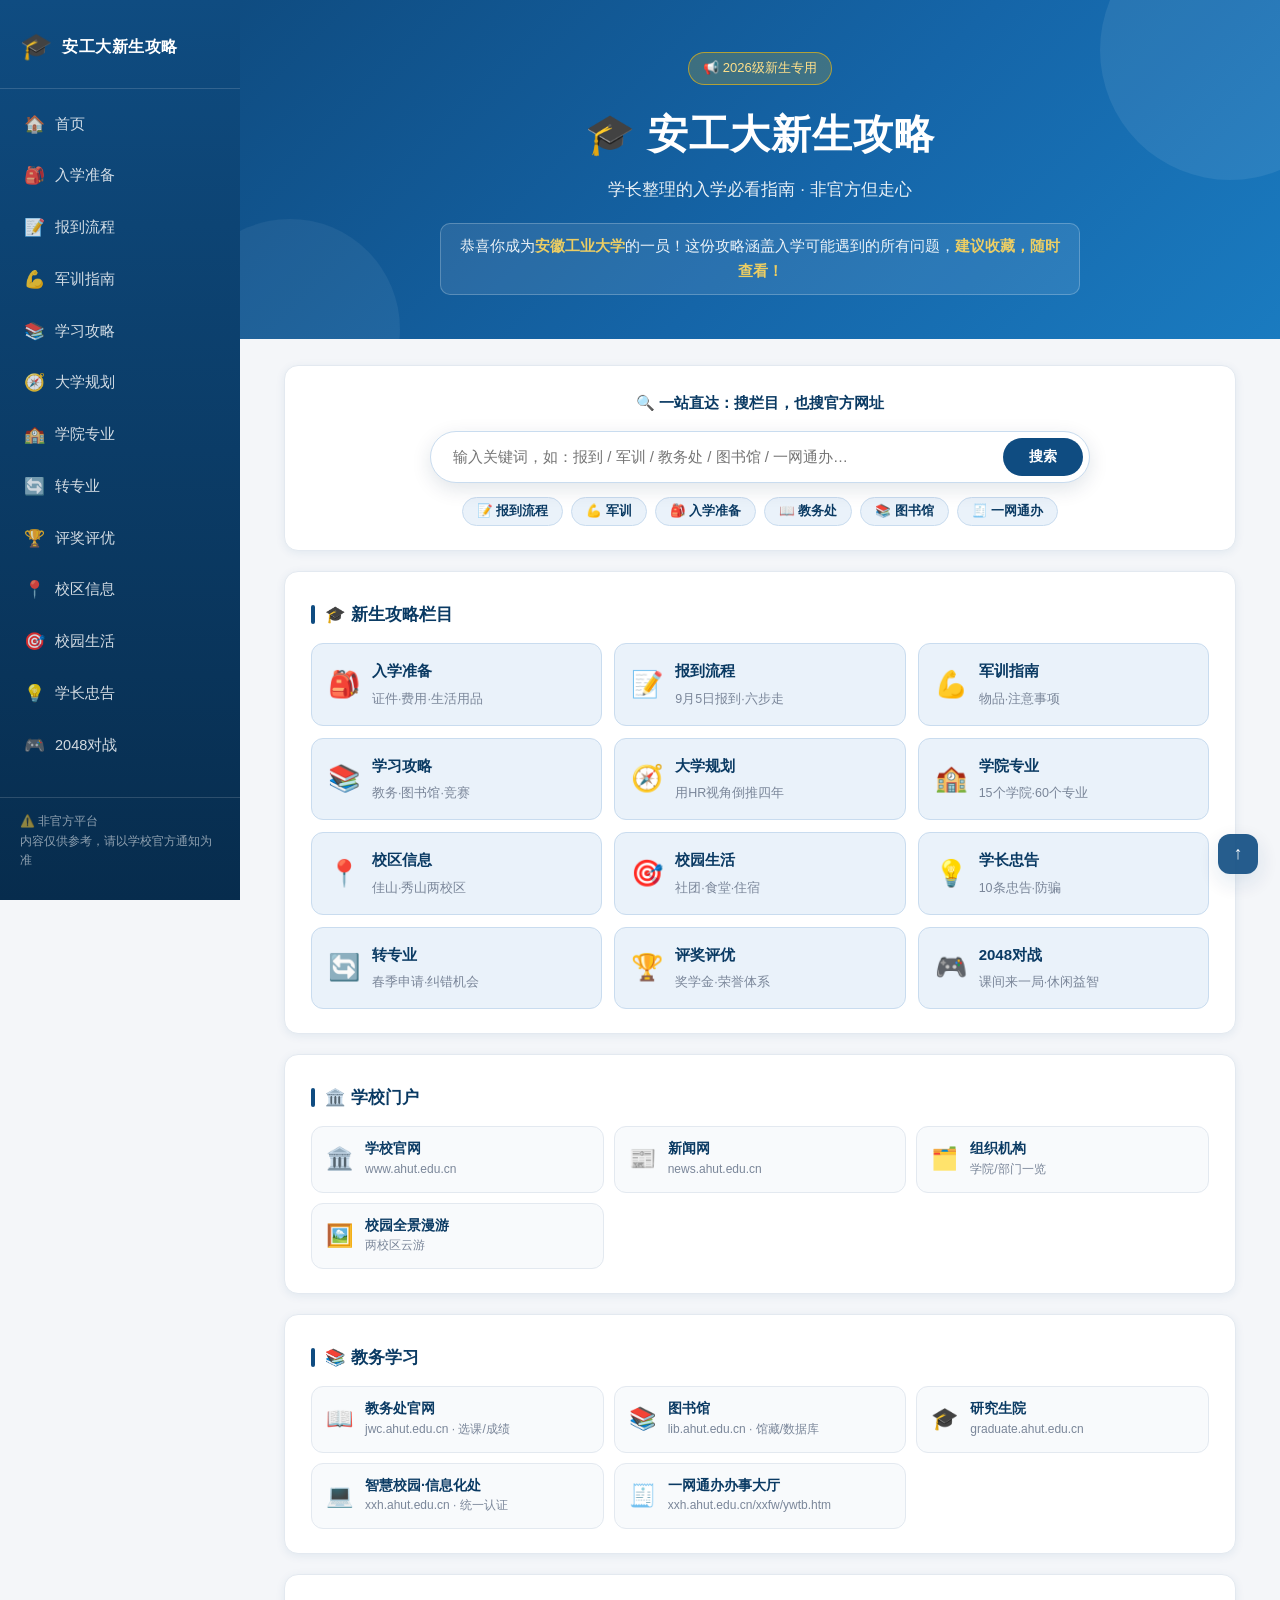
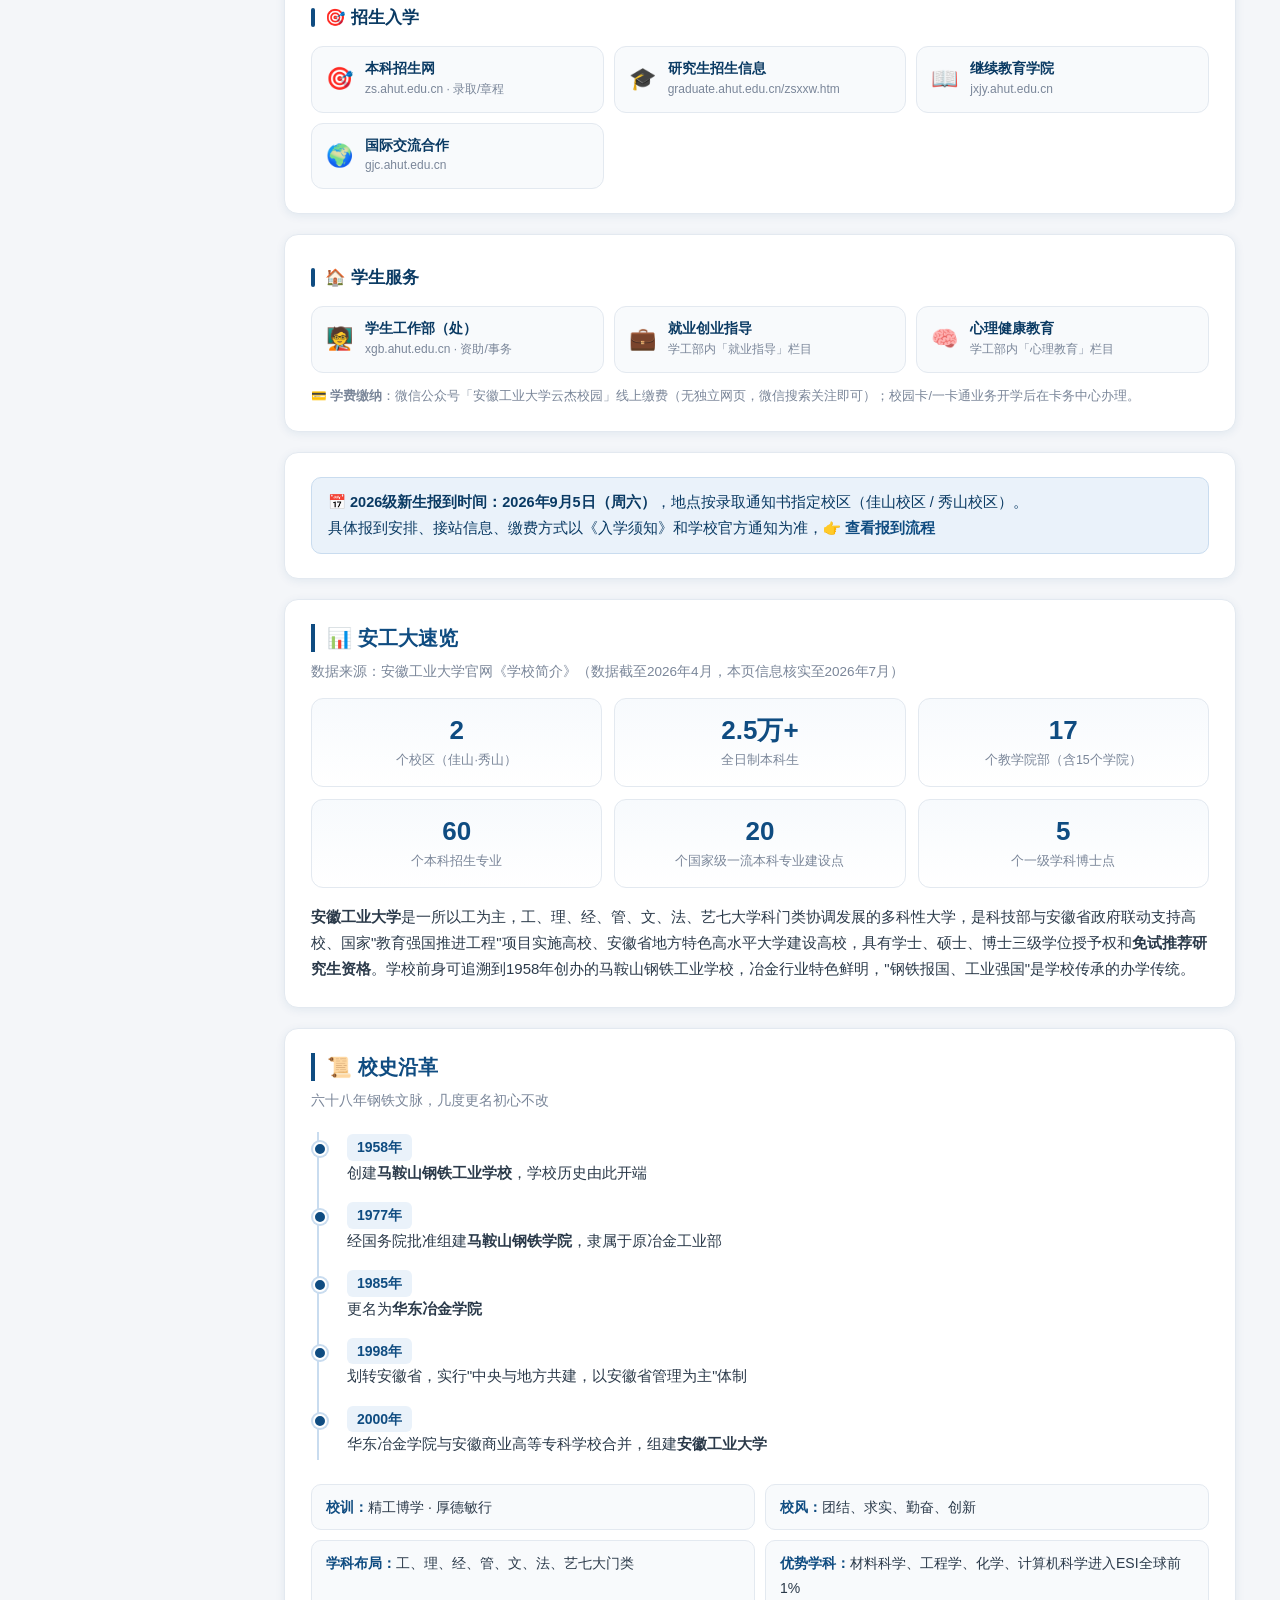
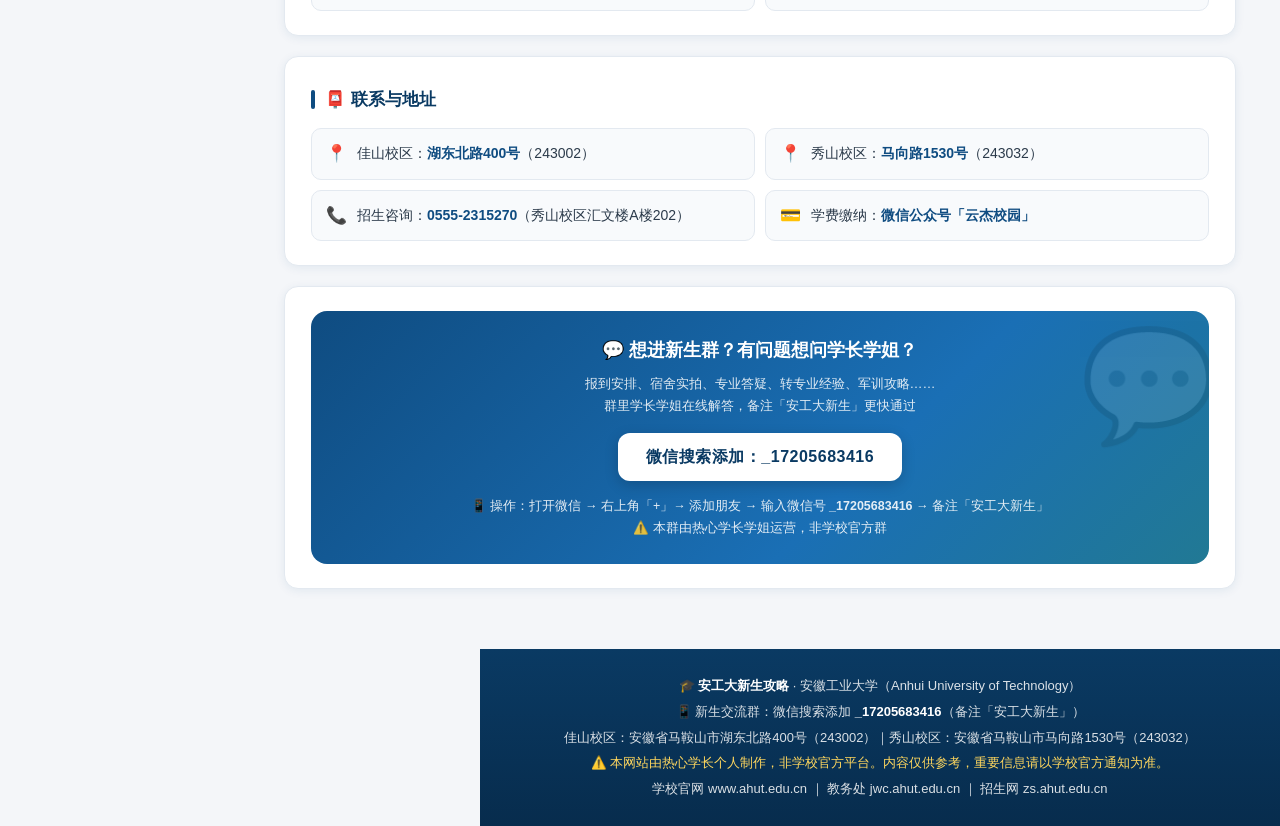
==== commit 3f70637e: "站点内容替换: 升级为 2048对战版(移动端适配 + 云端排行榜)" ====
--- a/index.html
+++ b/index.html
@@ -28,6 +28,7 @@
  <a class='' href='campus.html'><span class="nav-icon">📍</span><span>校区信息</span></a>
  <a class='' href='clubs.html'><span class="nav-icon">🎯</span><span>校园生活</span></a>
  <a class='' href='tips.html'><span class="nav-icon">💡</span><span>学长忠告</span></a>
+ <a class='' href='2048.html'><span class="nav-icon">🎮</span><span>2048对战</span></a>
  <div class="sidebar-foot">⚠️ 非官方平台<br>内容仅供参考，请以学校官方通知为准</div>
 </nav>
 <div class="sidebar-mask" id="sidebar-mask"></div>
@@ -112,6 +113,10 @@
  <span class="menu-icon">🏆</span>
  <span><span class="menu-label">评奖评优</span><br><span class="menu-desc">奖学金·荣誉体系</span></span>
  </a>
+ <a class='menu-item' href='2048.html'>
+ <span class="menu-icon">🎮</span>
+ <span><span class="menu-label">2048对战</span><br><span class="menu-desc">课间来一局·休闲益智</span></span>
+ </a>
  </div>
  </section>
 
@@ -265,6 +270,7 @@
  {k:'就业 创业 指导 招聘', n:'就业创业指导', d:'学工部「就业指导」栏目', u:'https://xgb.ahut.edu.cn/', s:0},
  {k:'心理 心理健康 咨询', n:'心理健康教育', d:'学工部「心理教育」栏目', u:'https://xgb.ahut.edu.cn/', s:0},
  {k:'缴费 学费 云杰校园', n:'学费缴纳说明', d:'微信公众号「云杰校园」', u:'report.html', s:1}
+ {k:'2048 游戏 对战 娱乐 休闲 放松', n:'2048对战', d:'单机挑战·PK对战·排行榜', u:'2048.html', s:1}
  ];
  var input = document.getElementById('nav-search');
  var box = document.getElementById('nav-results');
--- a/css/style.css
+++ b/css/style.css
@@ -610,3 +610,98 @@
   .search-box { padding-left: 16px; }
   .search-box button { padding: 9px 18px; }
 }
+
+/* ================= 校区徽章 / 专业清单 / 引流卡片 ================= */
+.campus-badge {
+  display: inline-block;
+  font-size: 11.5px;
+  font-weight: 700;
+  padding: 2px 10px;
+  border-radius: 999px;
+  margin-left: 6px;
+  vertical-align: 2px;
+  white-space: nowrap;
+}
+.campus-badge.js { background: #fdf0e3; color: #c25e00; border: 1px solid #f5c796; }
+.campus-badge.xs { background: var(--blue-light); color: var(--blue); border: 1px solid var(--blue-border); }
+.major-group { margin-bottom: 16px; }
+.major-group h3 {
+  font-size: 14.5px;
+  color: var(--blue-dark);
+  margin: 0 0 8px;
+  display: flex;
+  align-items: center;
+  gap: 6px;
+  flex-wrap: wrap;
+}
+.major-group h3 .campus-badge { margin-left: 0; }
+.major-tags { display: flex; flex-wrap: wrap; gap: 6px; }
+.major-tags .mt {
+  font-size: 12.5px;
+  background: #fff;
+  border: 1px solid var(--border);
+  border-radius: 8px;
+  padding: 3px 10px;
+  color: var(--text);
+}
+.contact-card {
+  background: linear-gradient(135deg, #0f4c81 0%, #1a6fb5 62%, #2e8b57 170%);
+  color: #fff;
+  border-radius: 16px;
+  padding: 24px 20px;
+  text-align: center;
+  position: relative;
+  overflow: hidden;
+}
+.contact-card::before {
+  content: "💬";
+  position: absolute;
+  font-size: 110px;
+  opacity: 0.09;
+  right: -8px;
+  top: -22px;
+}
+.contact-card .cc-title { font-size: 18px; font-weight: 800; margin-bottom: 6px; }
+.contact-card .cc-sub { font-size: 13px; opacity: 0.88; margin-bottom: 16px; line-height: 1.7; }
+.contact-card .cc-wx {
+  display: inline-block;
+  background: #fff;
+  color: var(--blue-dark);
+  font-size: 16px;
+  font-weight: 800;
+  padding: 10px 28px;
+  border-radius: 12px;
+  letter-spacing: 0.5px;
+  box-shadow: 0 4px 14px rgba(0, 0, 0, 0.18);
+}
+.contact-card .cc-note { font-size: 12.5px; opacity: 0.88; margin-top: 14px; line-height: 1.8; }
+.contact-card .cc-note b { opacity: 1; }
+
+/* 步骤条 */
+.steps { display: flex; flex-direction: column; gap: 10px; }
+.step {
+  display: flex;
+  align-items: flex-start;
+  gap: 12px;
+  background: #f8fafc;
+  border: 1px solid var(--border);
+  border-radius: 12px;
+  padding: 11px 14px;
+  font-size: 14px;
+  line-height: 1.7;
+  color: var(--text);
+}
+.step-num {
+  flex: none;
+  width: 26px;
+  height: 26px;
+  border-radius: 50%;
+  background: var(--blue);
+  color: #fff;
+  font-size: 13px;
+  font-weight: 800;
+  display: inline-flex;
+  align-items: center;
+  justify-content: center;
+  margin-top: 2px;
+}
